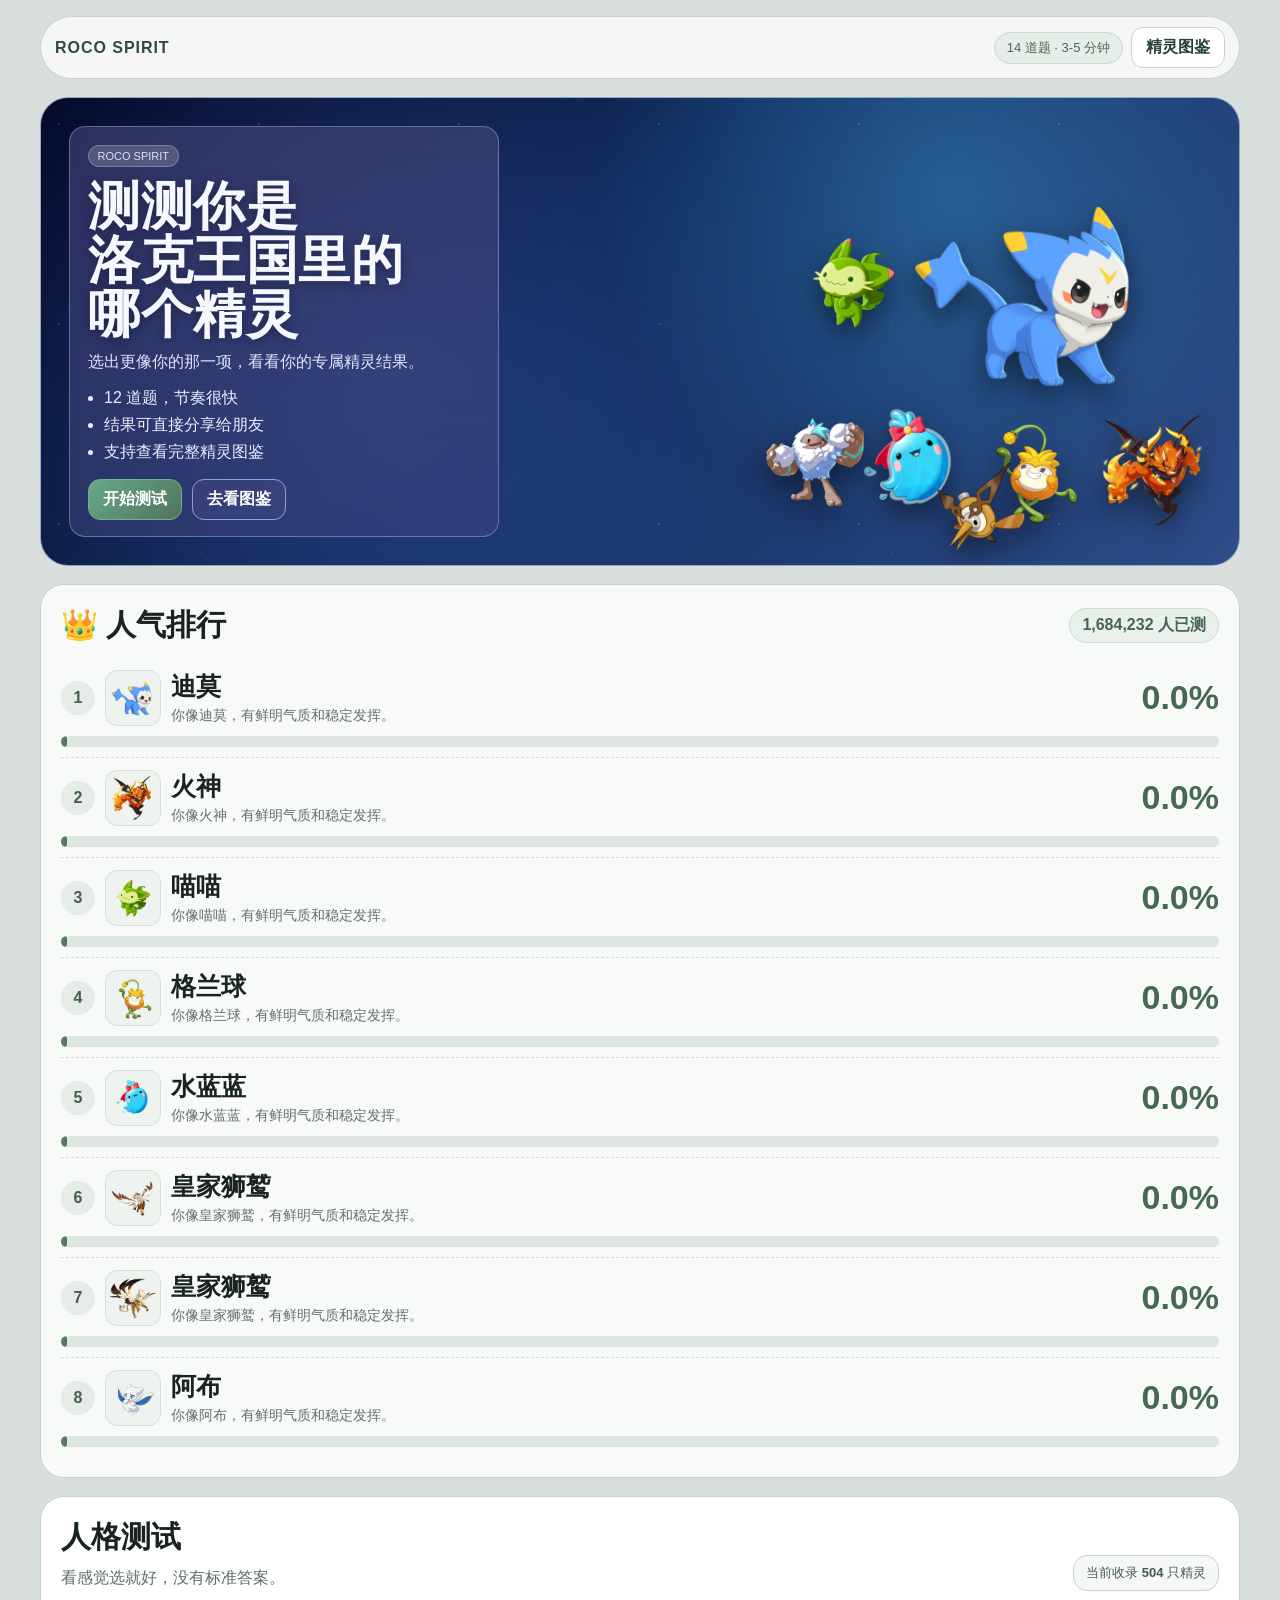
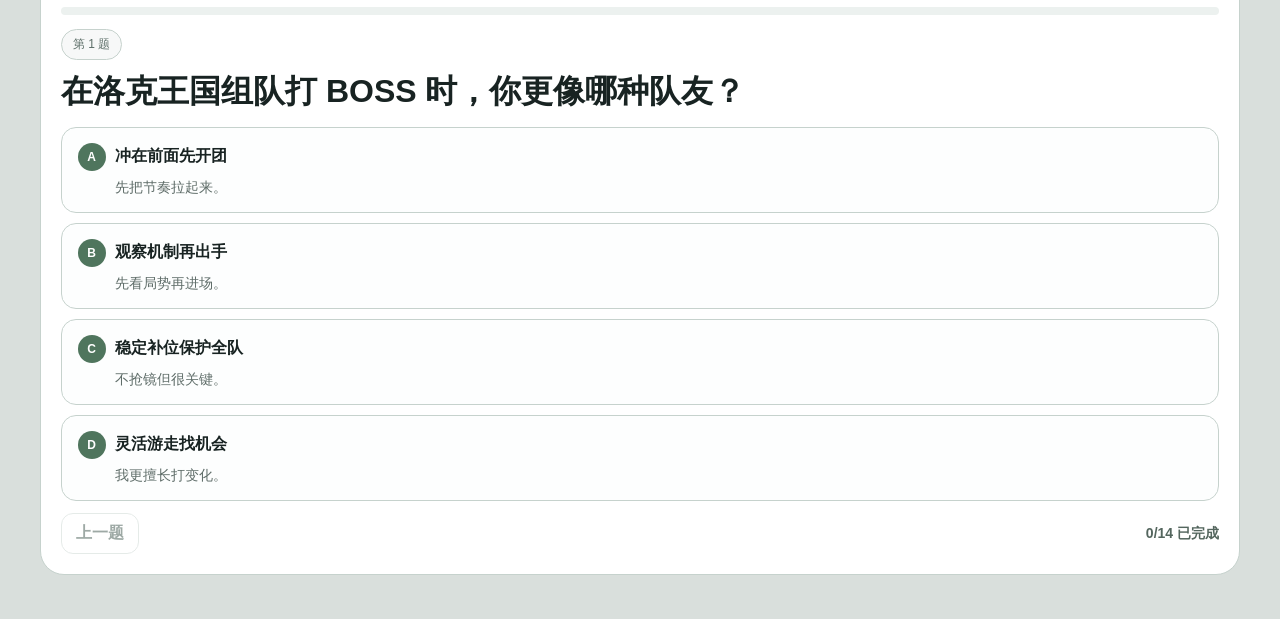
==== index.html @ a631cdec "feat: polish quiz UX, unified share image, ranking backend with Cloudflare worker" ====
<!DOCTYPE html>
<html lang="zh-CN">
<head>
  <meta charset="UTF-8" />
  <meta name="viewport" content="width=device-width, initial-scale=1.0" />
  <title>测测你是洛克王国里的哪个精灵</title>
  <meta name="description" content="测测你是洛克王国里的哪个精灵，12题快速匹配，支持结果分享。" />
  <link rel="icon" type="image/png" href="assets/ui/favicon.png" />
  <link rel="stylesheet" href="assets/css/style.css" />
</head>
<body>
  <main class="page">
    <header class="topbar">
      <a class="brand" href="index.html">ROCO SPIRIT</a>
      <div class="top-actions">
        <span class="pill">14 道题 · 3-5 分钟</span>
        <a class="link-btn" href="dex.html">精灵图鉴</a>
      </div>
    </header>

    <section class="hero-scene">
      <div class="star-layer"></div>
      <section class="hero-copy-card">
        <span class="hero-mini">ROCO SPIRIT</span>
        <h1>测测你是<br/>洛克王国里的<br/>哪个精灵</h1>
        <p>选出更像你的那一项，看看你的专属精灵结果。</p>
        <ul>
          <li>12 道题，节奏很快</li>
          <li>结果可直接分享给朋友</li>
          <li>支持查看完整精灵图鉴</li>
        </ul>
        <div class="hero-buttons">
          <button class="btn primary" id="startQuizBtn">开始测试</button>
          <a class="btn ghost" href="dex.html" id="openGalleryBtn">去看图鉴</a>
        </div>
      </section>

      <div class="hero-sprites" aria-hidden="true">
        <img class="sprite s1" src="assets/spirits_full/spirit_3167.png" alt="" />
        <img class="sprite s2" src="assets/spirits_full/spirit_3168.png" alt="" />
        <img class="sprite s3" src="assets/spirits_full/spirit_3174.png" alt="" />
        <img class="sprite s4" src="assets/spirits_full/spirit_3441.png" alt="" />
        <img class="sprite s5" src="assets/spirits_full/spirit_3173.png" alt="" />
        <img class="sprite s6" src="assets/spirits_full/spirit_3318.png" alt="" />
        <img class="sprite s7" src="assets/spirits_full/spirit_3411.png" alt="" />
      </div>
    </section>

    <section class="panel rank-panel">
      <div class="rank-head">
        <h2>👑 人气排行</h2>
        <span class="rank-total" id="totalTestCount">1,684,232 人已测</span>
      </div>
      <div id="rankMount"></div>
    </section>

    <section class="panel quiz-panel" id="quizSection">
      <div class="quiz-head">
        <div>
          <h2>人格测试</h2>
          <p class="panel-sub">看感觉选就好，没有标准答案。</p>
        </div>
        <div class="count-card">当前收录 <strong id="libraryCount">--</strong> 只精灵</div>
      </div>

      <div class="progress"><span id="progressBar"></span></div>
      <div id="quizMount"></div>

      <div class="result" id="resultWrap">
        <div class="result-art" id="resultArt"></div>
        <div class="result-copy">
          <div class="result-topline">
            <div class="result-code" id="resultCode">RESULT</div>
            <div class="result-series" id="resultSeries">主流系列</div>
          </div>
          <h3 id="resultName">——</h3>
          <p class="desc" id="resultPitch"></p>
          <div class="type-row" id="resultTypes"></div>
          <div class="tag-row" id="resultTags"></div>
          <div class="meta-row">
            <span id="resultConfidence">匹配度：--</span>
          </div>
          <div class="info-list" id="resultInfo"></div>
          <p class="desc" id="resultSummary"></p>
          <div class="stat-grid" id="resultStats"></div>
          <div class="suggest" id="similarMount"></div>
          <div class="row-actions">
            <button class="btn primary" id="restartBtn">再测一次</button>
            <button class="btn" id="shareResultBtn">分享结果</button>
            <button class="btn ghost" id="openWikiBtn">查看图鉴页</button>
          </div>
        </div>
      </div>
    </section>
  </main>

  <script src="assets/data/spirits.inline.js"></script>
  <script src="assets/js/ranking-config.js"></script>
  <script src="assets/js/app.js"></script>
</body>
</html>
---- assets/css/style.css ----
:root {
  --bg: #d9dfdc;
  --ink: #182322;
  --muted: #5f6d69;
  --line: #c6d2cd;
  --card: #ffffff;
  --green: #4f755d;
  --green-soft: #e5ede8;
  --night-1: #060b2d;
  --night-2: #102a5b;
  --night-3: #2e4d89;
  --violet-card: rgba(92, 94, 148, 0.38);
}

* { box-sizing: border-box; }
html { scroll-behavior: smooth; }
body {
  margin: 0;
  background: var(--bg);
  color: var(--ink);
  font-family: "PingFang SC", "Noto Sans SC", "Microsoft YaHei", sans-serif;
}

a { color: inherit; text-decoration: none; }
img { display: block; max-width: 100%; }
button, input, select { font: inherit; }

.page {
  width: min(1200px, calc(100% - 28px));
  margin: 16px auto 44px;
  display: grid;
  gap: 18px;
}

.topbar {
  display: flex;
  justify-content: space-between;
  align-items: center;
  gap: 12px;
  padding: 10px 14px;
  border: 1px solid var(--line);
  border-radius: 999px;
  background: rgba(255, 255, 255, 0.72);
  backdrop-filter: blur(6px);
}

.brand {
  font-weight: 800;
  letter-spacing: 0.06em;
  color: #314a3f;
}

.top-actions {
  display: flex;
  align-items: center;
  gap: 8px;
}

.pill {
  display: inline-flex;
  align-items: center;
  border: 1px solid #c9d8d0;
  background: var(--green-soft);
  color: #486756;
  border-radius: 999px;
  padding: 6px 12px;
  font-size: 13px;
}

.hero-scene {
  position: relative;
  min-height: 420px;
  border-radius: 28px;
  border: 1px solid rgba(173, 187, 204, 0.85);
  overflow: hidden;
  background:
    radial-gradient(circle at 76% 20%, rgba(56, 145, 198, 0.45), transparent 36%),
    radial-gradient(circle at 28% 64%, rgba(74, 98, 188, 0.34), transparent 44%),
    linear-gradient(130deg, var(--night-1), var(--night-2) 45%, var(--night-3));
}

.star-layer,
.star-layer::before,
.star-layer::after {
  content: "";
  position: absolute;
  inset: 0;
  background-image:
    radial-gradient(2px 2px at 18px 26px, rgba(255,255,255,.8), transparent 50%),
    radial-gradient(1.5px 1.5px at 74px 114px, rgba(255,255,255,.6), transparent 50%),
    radial-gradient(1px 1px at 135px 60px, rgba(255,255,255,.55), transparent 48%);
  background-size: 200px 200px;
  pointer-events: none;
  opacity: .55;
}

.star-layer::before { transform: scale(1.15); opacity: .35; }
.star-layer::after { transform: scale(1.32); opacity: .25; }

.hero-copy-card {
  position: relative;
  z-index: 2;
  margin: 28px;
  width: min(430px, calc(100% - 56px));
  padding: 18px 18px 16px;
  border-radius: 16px;
  border: 1px solid rgba(209, 219, 255, 0.35);
  background: linear-gradient(180deg, rgba(73, 74, 126, 0.58), rgba(63, 70, 129, 0.52));
  backdrop-filter: blur(5px);
  color: #f6f8ff;
}

.hero-mini {
  display: inline-block;
  font-size: 11px;
  color: #dae2ff;
  background: rgba(255, 255, 255, 0.18);
  border: 1px solid rgba(255, 255, 255, 0.22);
  border-radius: 999px;
  padding: 4px 9px;
}

.hero-copy-card h1 {
  margin: 12px 0 8px;
  font-size: clamp(34px, 5vw, 52px);
  line-height: 1.04;
  letter-spacing: .01em;
  text-shadow: 0 3px 12px rgba(0,0,0,.35);
}

.hero-copy-card p {
  margin: 0;
  color: #e1e7ff;
  line-height: 1.65;
}

.hero-copy-card ul {
  margin: 12px 0 0;
  padding-left: 16px;
  display: grid;
  gap: 6px;
  color: #eaf0ff;
}

.hero-buttons {
  margin-top: 16px;
  display: flex;
  gap: 10px;
  flex-wrap: wrap;
}

.hero-buttons .btn,
.hero-buttons .link-btn {
  border-color: rgba(232, 241, 255, 0.55);
  color: #ffffff;
  background: rgba(255, 255, 255, 0.12);
  backdrop-filter: blur(2px);
}

.hero-buttons .btn.primary {
  background: linear-gradient(135deg, #68a88a, #4f755d);
  border-color: #6db290;
  color: #fff;
}

.hero-sprites {
  position: absolute;
  inset: 0;
  pointer-events: none;
}

.sprite {
  position: absolute;
  filter: drop-shadow(0 12px 14px rgba(0,0,0,.45));
  animation: floatY 4.2s ease-in-out infinite;
}

.s1 { width: 250px; right: 84px; top: 70px; }
.s2 { width: 112px; right: 330px; top: 128px; }
.s3 { width: 124px; right: 268px; bottom: 44px; }
.s4 { width: 116px; right: 150px; bottom: 36px; }
.s5 { width: 116px; right: 26px; bottom: 36px; }
.s6 { width: 106px; right: 370px; bottom: 52px; }
.s7 { width: 102px; right: 210px; bottom: 8px; }
.s2 { animation-delay: .5s; }
.s3 { animation-delay: .8s; }
.s4 { animation-delay: 1.1s; }
.s5 { animation-delay: 1.4s; }
.s6 { animation-delay: 1.7s; }
.s7 { animation-delay: 2s; }

@keyframes floatY {
  0% { transform: translateY(0); }
  50% { transform: translateY(-8px); }
  100% { transform: translateY(0); }
}

.panel {
  background: var(--card);
  border: 1px solid var(--line);
  border-radius: 24px;
  padding: 20px;
}

.rank-panel {
  background: #f8faf8;
}

.rank-head {
  display: flex;
  justify-content: space-between;
  align-items: center;
  gap: 10px;
  margin-bottom: 12px;
}

.rank-head h2 {
  margin: 0;
}

.rank-total {
  border: 1px solid #cbdbd1;
  border-radius: 999px;
  background: #e9f0eb;
  color: #456656;
  padding: 6px 12px;
  font-weight: 700;
}

.rank-item {
  display: grid;
  grid-template-columns: 1fr auto;
  gap: 10px;
  align-items: center;
  padding: 12px 0 10px;
}

.rank-item + .rank-item {
  border-top: 1px dashed #d5dfda;
}

.rank-left {
  display: grid;
  grid-template-columns: 34px 56px 1fr;
  gap: 10px;
  align-items: center;
}

.rank-no {
  width: 34px;
  height: 34px;
  border-radius: 50%;
  background: #e5ece7;
  color: #425f50;
  display: grid;
  place-items: center;
  font-weight: 800;
}

.rank-avatar {
  width: 56px;
  height: 56px;
  object-fit: contain;
  border-radius: 12px;
  background: #eef3f0;
  border: 1px solid #d6e0da;
  padding: 4px;
}

.rank-left h4 {
  margin: 0;
  font-size: 25px;
}

.rank-left p {
  margin: 4px 0 0;
  color: #61706b;
  font-size: 14px;
}

.rank-right {
  color: #446957;
  font-size: 34px;
  font-weight: 800;
  min-width: 82px;
  text-align: right;
}

.rank-bar {
  grid-column: 1 / -1;
  height: 11px;
  border-radius: 999px;
  background: #dde6e1;
  overflow: hidden;
}

.rank-bar span {
  display: block;
  height: 100%;
  border-radius: inherit;
  background: linear-gradient(90deg, #5b8169, #4d735c);
}

.row-actions .btn {
  min-width: 124px;
}

.quiz-head {
  display: flex;
  justify-content: space-between;
  gap: 12px;
  align-items: end;
}

.count-card {
  border: 1px solid var(--line);
  border-radius: 14px;
  background: #f6f8f7;
  color: #445a52;
  padding: 8px 12px;
  font-size: 13px;
}

.panel h2 {
  margin: 0;
  font-size: 30px;
}

.panel-sub {
  margin: 6px 0 0;
  color: var(--muted);
  line-height: 1.7;
}

.progress {
  height: 8px;
  background: #ecf1ef;
  border-radius: 999px;
  overflow: hidden;
  margin: 16px 0 14px;
}

.progress > span {
  display: block;
  width: 0;
  height: 100%;
  background: linear-gradient(90deg, #4d735c, #355746);
  transition: width .22s ease;
}

.q-badge {
  display: inline-flex;
  align-items: center;
  border-radius: 999px;
  border: 1px solid var(--line);
  padding: 6px 11px;
  font-size: 12px;
  color: #5d6f69;
  background: #f7f8f8;
}

.question-title {
  margin: 10px 0 14px;
  font-size: clamp(23px, 3vw, 32px);
  line-height: 1.35;
}

.option-list { display: grid; gap: 10px; }

.option {
  border: 1px solid var(--line);
  border-radius: 15px;
  padding: 15px 16px;
  cursor: pointer;
  background: #fdfefe;
  transition: transform .16s ease, box-shadow .16s ease, border-color .16s ease;
}

.option:hover {
  border-color: #9ab8a8;
  transform: translateY(-1px);
  box-shadow: 0 8px 18px rgba(80, 105, 92, .1);
}

.option.is-selected {
  border-color: #5d856f;
  box-shadow: 0 0 0 2px rgba(93, 133, 111, .15);
  background: #f3f8f5;
}

.option strong { display: flex; align-items: center; gap: 9px; }
.option p { margin: 8px 0 0 37px; color: var(--muted); font-size: 14px; }

.label-dot {
  width: 28px;
  height: 28px;
  border-radius: 50%;
  display: inline-grid;
  place-items: center;
  background: var(--green);
  color: #fff;
  font-size: 12px;
}

.question-foot {
  margin-top: 12px;
  display: flex;
  justify-content: space-between;
  align-items: center;
  gap: 8px;
}

.q-progress-text {
  color: #54665e;
  font-size: 14px;
  font-weight: 600;
}

.btn.is-disabled {
  opacity: .45;
  cursor: not-allowed;
}

.question-anim .option {
  animation: fadeSlide .28s ease both;
}

.question-anim .option:nth-child(2) { animation-delay: .03s; }
.question-anim .option:nth-child(3) { animation-delay: .06s; }
.question-anim .option:nth-child(4) { animation-delay: .09s; }

@keyframes fadeSlide {
  from { opacity: 0; transform: translateY(4px); }
  to { opacity: 1; transform: translateY(0); }
}

.btn,
.link-btn {
  display: inline-flex;
  align-items: center;
  justify-content: center;
  min-height: 41px;
  padding: 0 14px;
  border-radius: 12px;
  border: 1px solid var(--line);
  background: #fff;
  color: #284238;
  cursor: pointer;
  font-weight: 600;
}

.btn.primary,
.link-btn.primary {
  background: var(--green);
  border-color: var(--green);
  color: #fff;
}

.btn.ghost { background: transparent; }

.result {
  margin-top: 16px;
  display: none;
  grid-template-columns: .72fr 1.28fr;
  gap: 12px;
}

.result.show { display: grid; }

.result-art {
  border: 1px solid var(--line);
  border-radius: 16px;
  min-height: 330px;
  padding: 14px;
  background: #eef3f0;
  display: flex;
  align-items: center;
  justify-content: center;
}

.result-art img { width: 100%; height: 100%; object-fit: contain; }

.result-copy {
  border: 1px solid var(--line);
  border-radius: 16px;
  background: #fff;
  padding: 14px;
}

.result-topline,
.type-row,
.tag-row,
.meta-row,
.filter-row,
.row-actions {
  display: flex;
  flex-wrap: wrap;
  gap: 8px;
}

.result-code,
.result-series,
.type-chip,
.tag,
.chip {
  border: 1px solid var(--line);
  border-radius: 999px;
  padding: 6px 11px;
  font-size: 12px;
  background: #fff;
}

.result-code {
  background: #e8efe9;
  border-color: #c6d7cd;
  color: #365544;
  font-weight: 700;
}

.result-copy h3 { margin: 10px 0 8px; font-size: 34px; }
.desc { margin: 0; color: var(--muted); line-height: 1.72; }

.meta-row span { color: var(--muted); font-size: 13px; }

.info-list { margin-top: 10px; display: grid; gap: 8px; }
.info-item { display: grid; grid-template-columns: 96px 1fr; gap: 10px; }
.info-item span { color: var(--muted); }

.stat-grid {
  margin-top: 12px;
  display: grid;
  grid-template-columns: repeat(2, minmax(0, 1fr));
  gap: 10px;
}

.stat-box {
  border: 1px solid var(--line);
  border-radius: 12px;
  padding: 10px;
}

.stat-box small { color: var(--muted); display: block; margin-bottom: 8px; }

.bar { height: 8px; border-radius: 999px; background: #ecf1ef; overflow: hidden; }
.bar span { display: block; height: 100%; background: linear-gradient(90deg, #4f765f, #3d5f4d); }

.suggest {
  margin-top: 10px;
  border-top: 1px dashed var(--line);
  padding-top: 10px;
  color: var(--muted);
}

.tools-row {
  display: flex;
  flex-wrap: wrap;
  align-items: center;
  gap: 10px;
}

.search-box { flex: 1 1 420px; display: flex; gap: 8px; }

.input,
.select {
  min-height: 41px;
  border: 1px solid var(--line);
  border-radius: 12px;
  background: #fff;
  color: #22302b;
  padding: 0 12px;
}

.input { width: 100%; }

.filter-row { margin: 10px 0 12px; }

.chip { cursor: pointer; color: #425d51; }
.chip.active { background: #e5ede8; border-color: #c7d8ce; }

.db-status { color: var(--muted); margin-bottom: 12px; }

.card-grid {
  display: grid;
  grid-template-columns: repeat(3, minmax(0, 1fr));
  gap: 12px;
}

.spirit-card {
  border: 1px solid var(--line);
  border-radius: 16px;
  overflow: hidden;
  background: #fff;
}

.spirit-media {
  aspect-ratio: 1 / 1;
  background: #edf2ef;
  padding: 12px;
  display: flex;
  align-items: center;
  justify-content: center;
}

.spirit-media img { width: 100%; height: 100%; object-fit: contain; }

.spirit-body {
  padding: 12px;
  display: flex;
  flex-direction: column;
  gap: 8px;
  min-height: 228px;
}

.spirit-body h3 { margin: 0; font-size: 20px; }
.spirit-meta,
.spirit-body p { color: var(--muted); }

.spirit-body p {
  margin: 0;
  line-height: 1.6;
  font-size: 14px;
}

.card-actions { margin-top: auto; display: flex; gap: 8px; flex-wrap: wrap; }

.empty {
  border: 1px dashed var(--line);
  border-radius: 14px;
  color: var(--muted);
  text-align: center;
  padding: 22px;
}

@media (max-width: 1080px) {
  .result { grid-template-columns: 1fr; }
  .card-grid { grid-template-columns: repeat(2, minmax(0, 1fr)); }
  .s1 { width: 220px; right: 58px; top: 78px; }
  .s6 { right: 288px; }
  .s7 { right: 148px; }
}

@media (max-width: 760px) {
  .page { width: min(100% - 16px, 1200px); }
  .topbar { border-radius: 14px; }
  .hero-scene { min-height: 520px; }
  .hero-copy-card { margin: 14px; width: calc(100% - 28px); }
  .hero-copy-card h1 { font-size: 38px; }
  .sprite { transform: scale(.85); transform-origin: center; }
  .s1 { right: 28px; top: 226px; }
  .s2 { right: 210px; top: 252px; }
  .s3 { right: 186px; bottom: 18px; }
  .s4 { right: 88px; bottom: 18px; }
  .s5 { right: 0; bottom: 18px; }
  .s6 { right: 262px; bottom: 28px; }
  .s7 { right: 136px; bottom: -6px; }
  .quiz-head { flex-direction: column; align-items: start; }
  .panel { padding: 15px; border-radius: 16px; }
  .option p { margin-left: 0; }
  .rank-left { grid-template-columns: 30px 46px 1fr; }
  .rank-avatar { width: 46px; height: 46px; }
  .rank-left h4 { font-size: 20px; }
  .rank-right { font-size: 26px; }
  .row-actions {
    display: grid;
    grid-template-columns: repeat(2, minmax(0, 1fr));
    gap: 8px;
  }
  .row-actions .btn {
    width: 100%;
    min-width: 0;
  }
  .info-item { grid-template-columns: 1fr; gap: 4px; }
  .stat-grid,
  .card-grid { grid-template-columns: 1fr; }
}
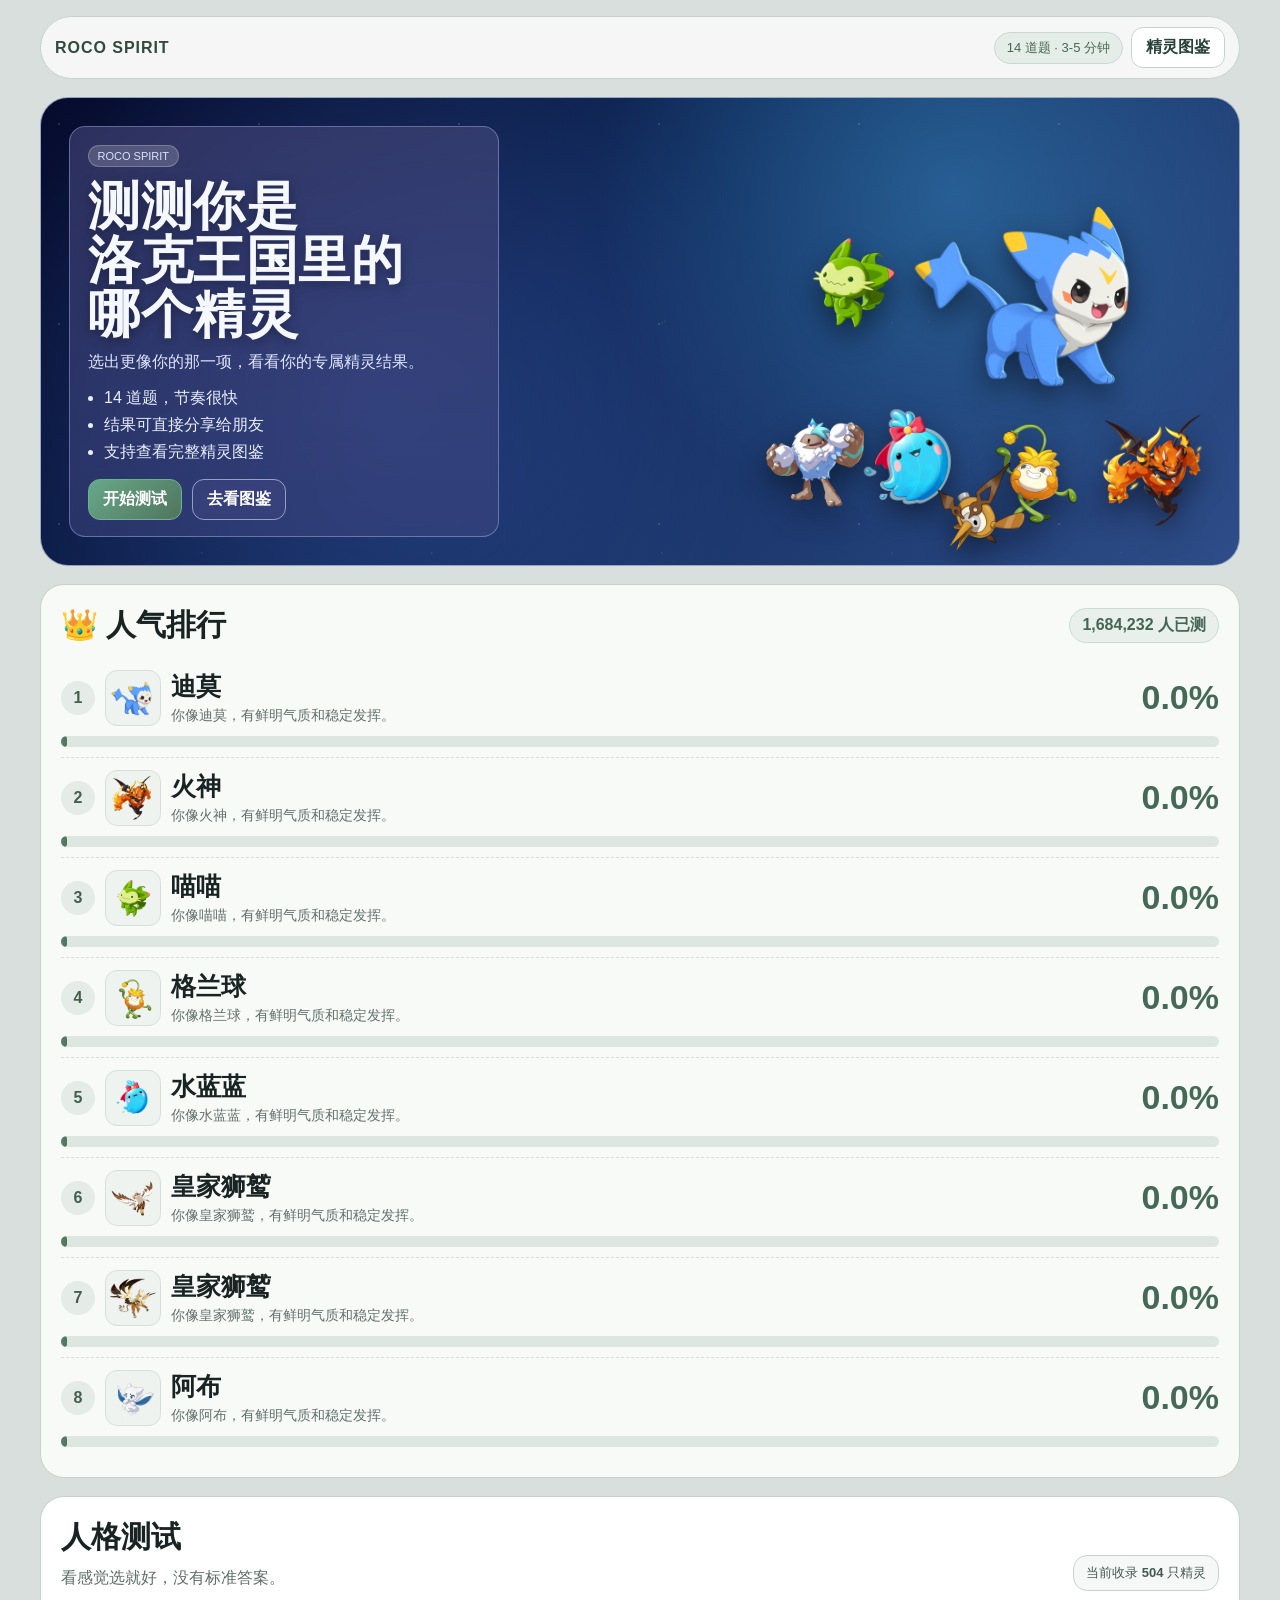
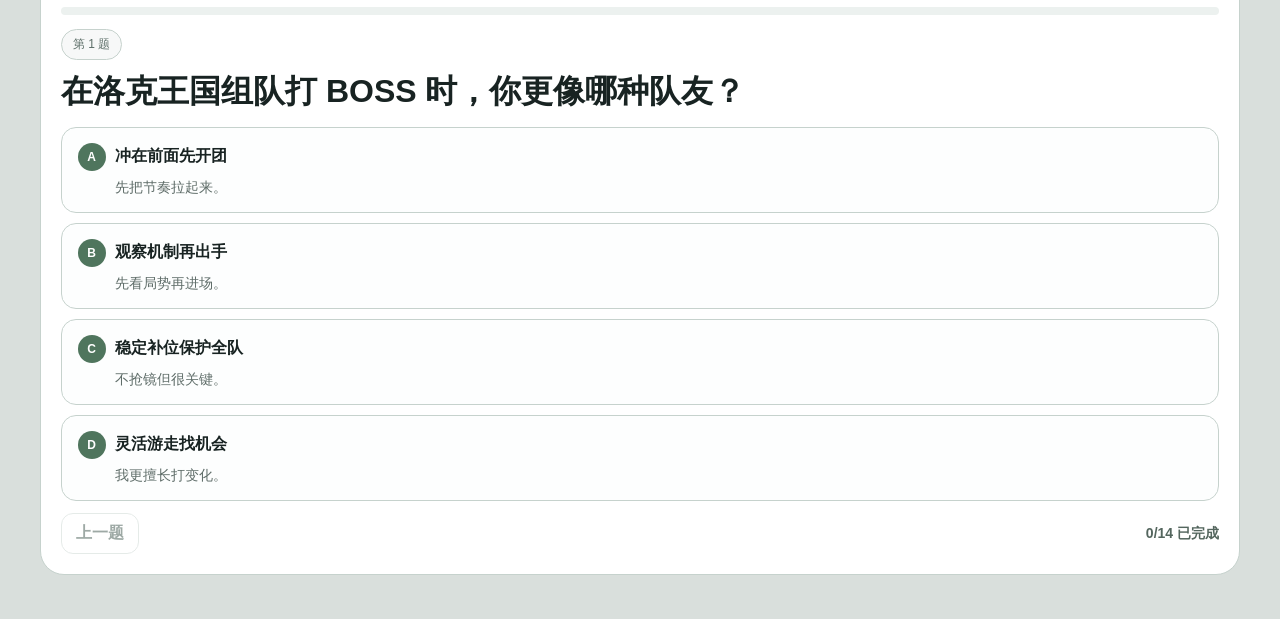
==== commit 2c3e1335: "fix: recover quiz start flow and harden init guards" ====
--- a/index.html
+++ b/index.html
@@ -4,7 +4,7 @@
   <meta charset="UTF-8" />
   <meta name="viewport" content="width=device-width, initial-scale=1.0" />
   <title>测测你是洛克王国里的哪个精灵</title>
-  <meta name="description" content="测测你是洛克王国里的哪个精灵，12题快速匹配，支持结果分享。" />
+  <meta name="description" content="测测你是洛克王国里的哪个精灵，14题快速匹配，支持结果分享。" />
   <link rel="icon" type="image/png" href="assets/ui/favicon.png" />
   <link rel="stylesheet" href="assets/css/style.css" />
 </head>
@@ -25,12 +25,12 @@
         <h1>测测你是<br/>洛克王国里的<br/>哪个精灵</h1>
         <p>选出更像你的那一项，看看你的专属精灵结果。</p>
         <ul>
-          <li>12 道题，节奏很快</li>
+          <li>14 道题，节奏很快</li>
           <li>结果可直接分享给朋友</li>
           <li>支持查看完整精灵图鉴</li>
         </ul>
         <div class="hero-buttons">
-          <button class="btn primary" id="startQuizBtn">开始测试</button>
+          <a class="btn primary" id="startQuizBtn" href="#quizSection">开始测试</a>
           <a class="btn ghost" href="dex.html" id="openGalleryBtn">去看图鉴</a>
         </div>
       </section>
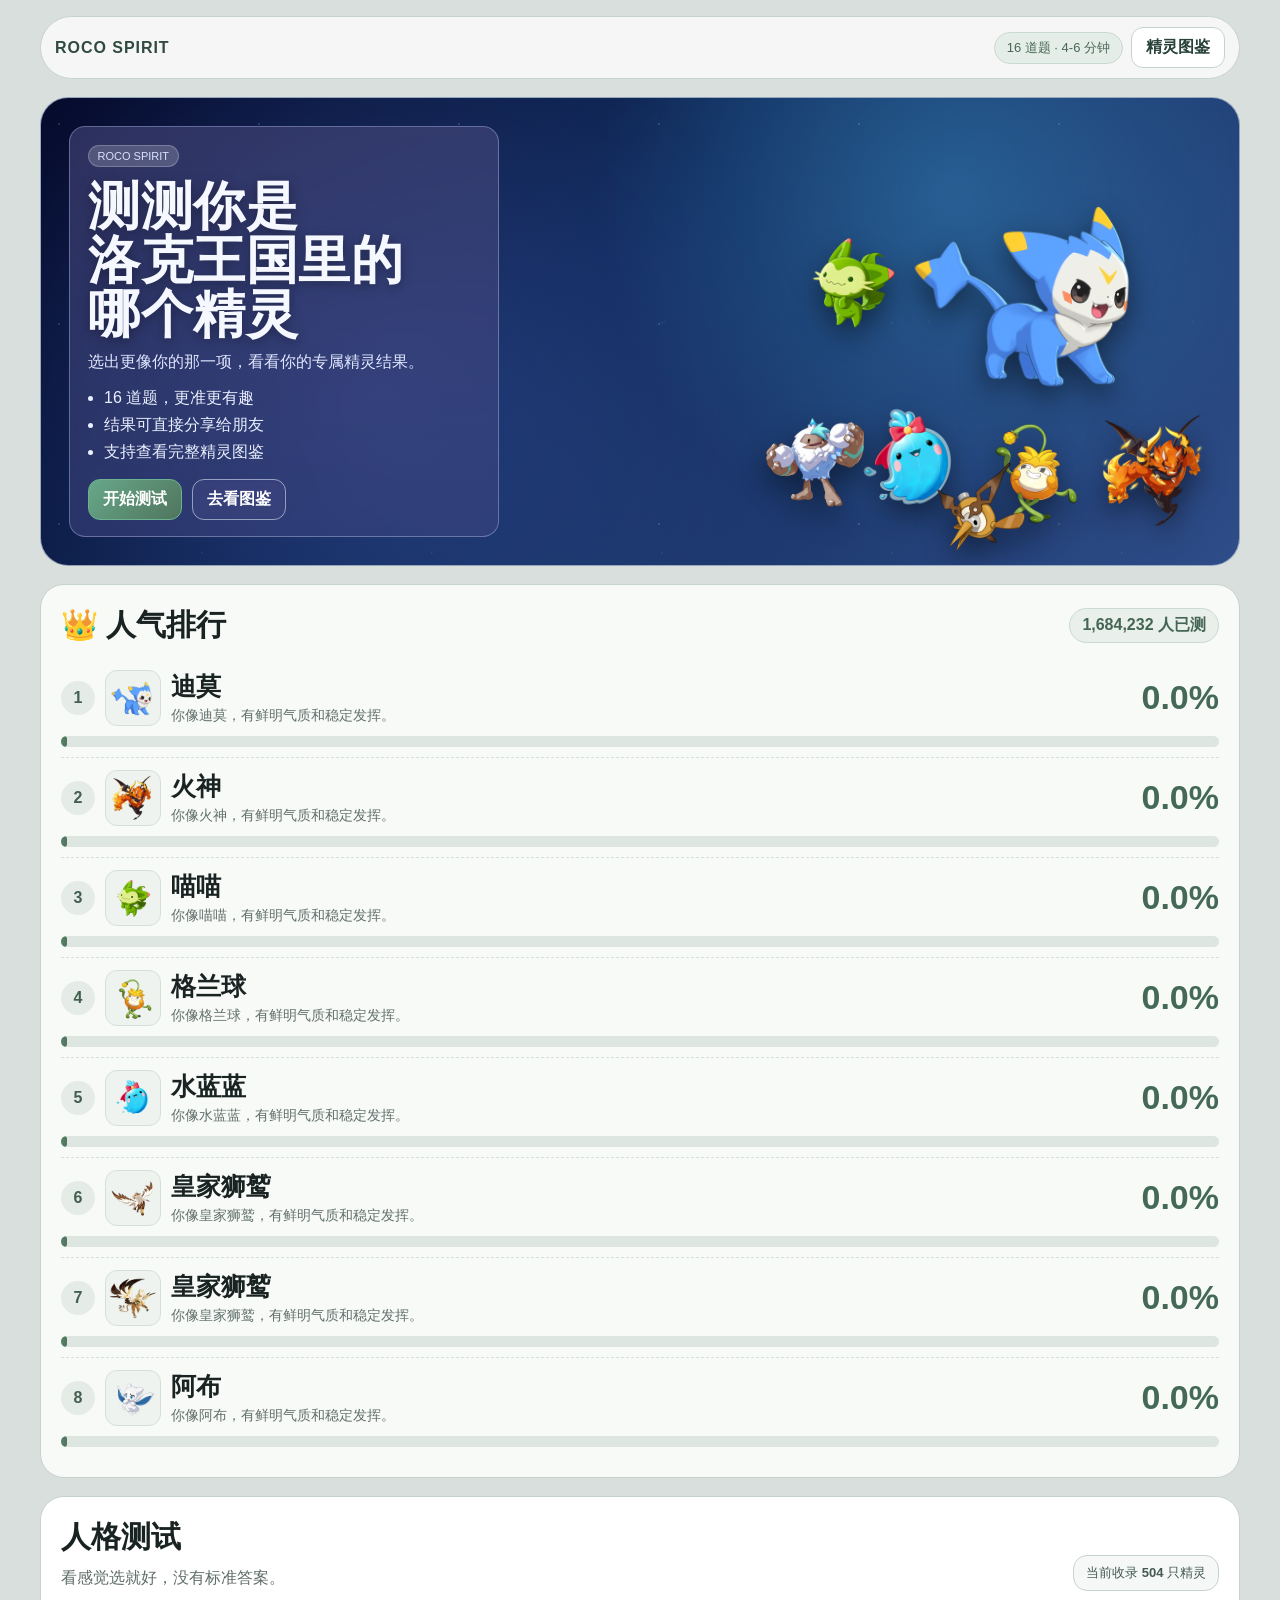
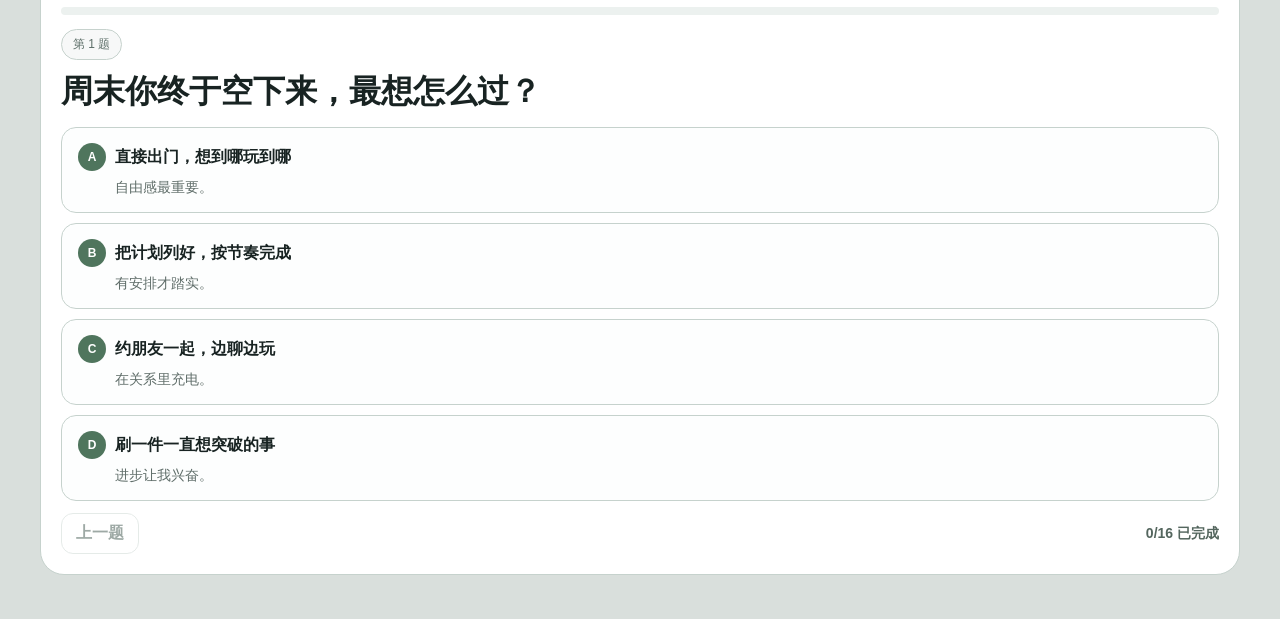
==== commit df3a0886: "feat: redesign 16-question quiz and improve result diversity" ====
--- a/index.html
+++ b/index.html
@@ -4,7 +4,7 @@
   <meta charset="UTF-8" />
   <meta name="viewport" content="width=device-width, initial-scale=1.0" />
   <title>测测你是洛克王国里的哪个精灵</title>
-  <meta name="description" content="测测你是洛克王国里的哪个精灵，14题快速匹配，支持结果分享。" />
+  <meta name="description" content="测测你是洛克王国里的哪个精灵，16题快速匹配，支持结果分享。" />
   <link rel="icon" type="image/png" href="assets/ui/favicon.png" />
   <link rel="stylesheet" href="assets/css/style.css" />
 </head>
@@ -13,7 +13,7 @@
     <header class="topbar">
       <a class="brand" href="index.html">ROCO SPIRIT</a>
       <div class="top-actions">
-        <span class="pill">14 道题 · 3-5 分钟</span>
+        <span class="pill">16 道题 · 4-6 分钟</span>
         <a class="link-btn" href="dex.html">精灵图鉴</a>
       </div>
     </header>
@@ -25,7 +25,7 @@
         <h1>测测你是<br/>洛克王国里的<br/>哪个精灵</h1>
         <p>选出更像你的那一项，看看你的专属精灵结果。</p>
         <ul>
-          <li>14 道题，节奏很快</li>
+          <li>16 道题，更准更有趣</li>
           <li>结果可直接分享给朋友</li>
           <li>支持查看完整精灵图鉴</li>
         </ul>
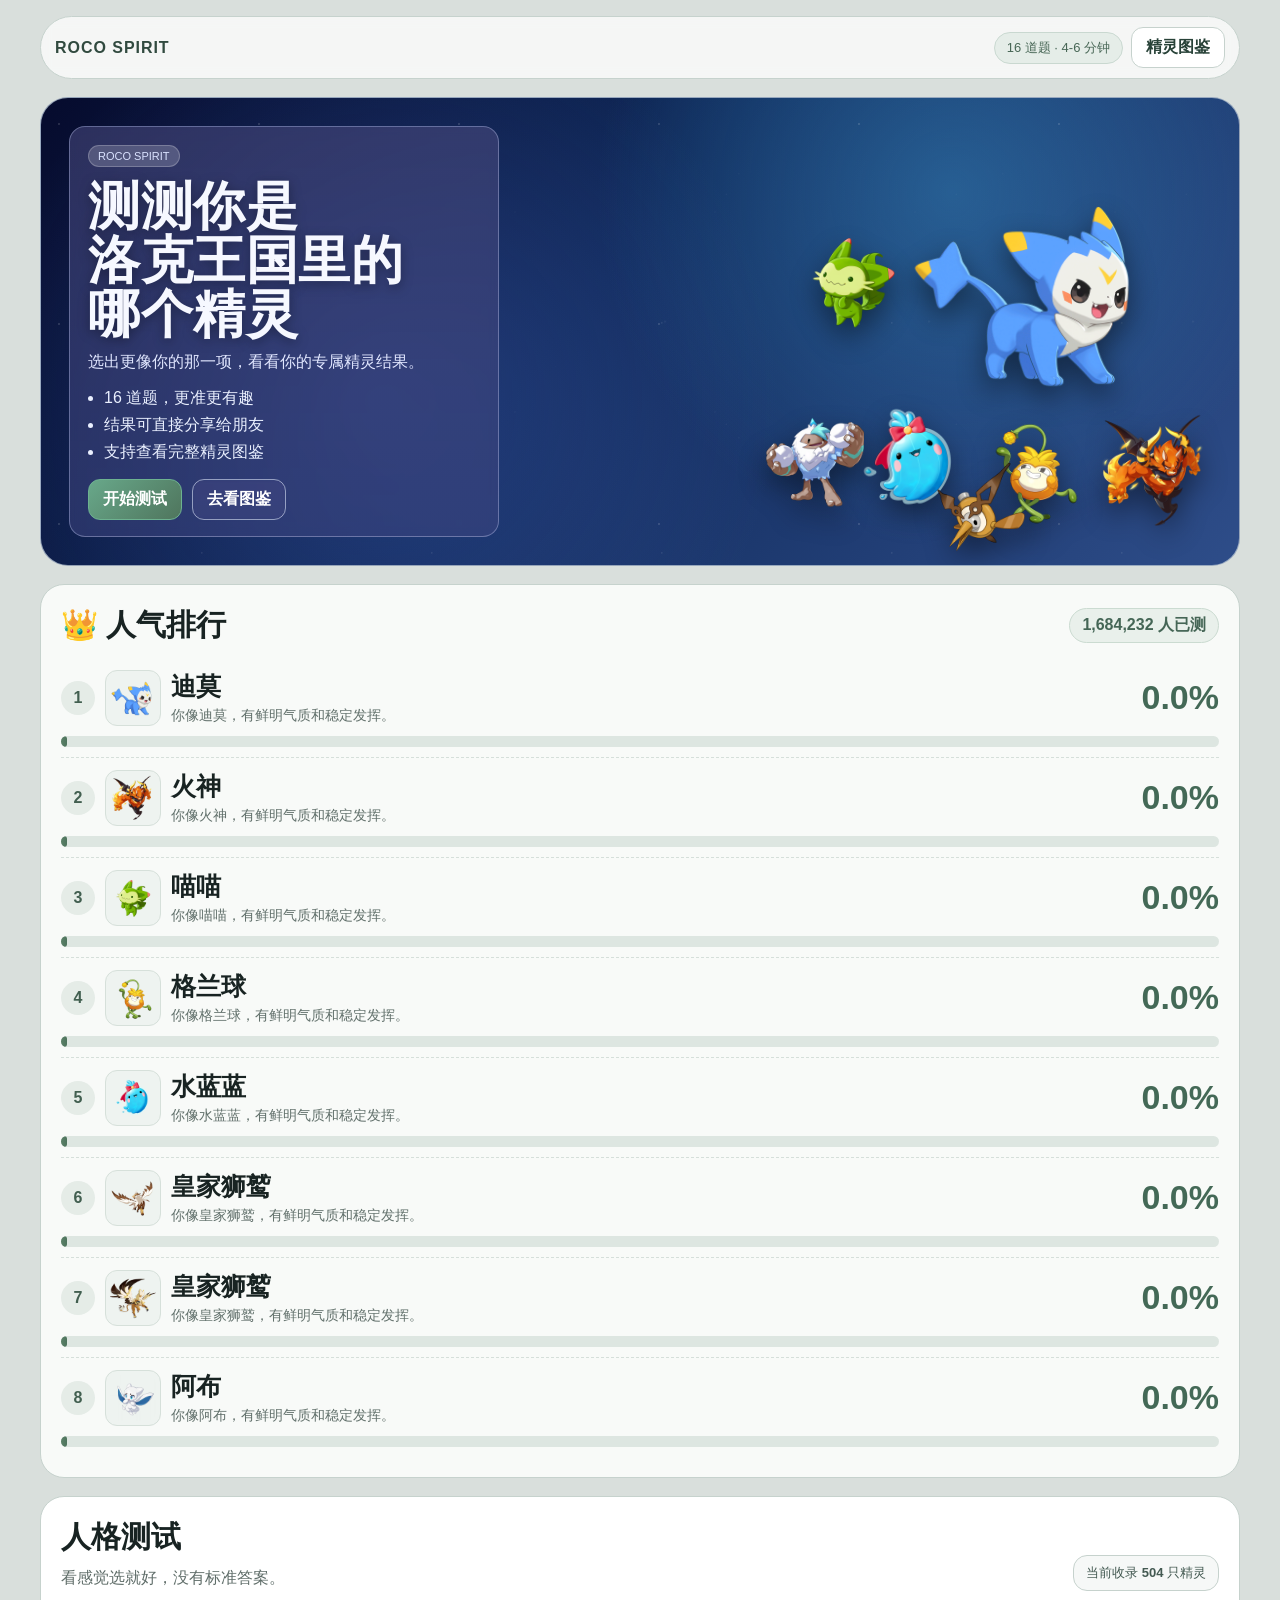
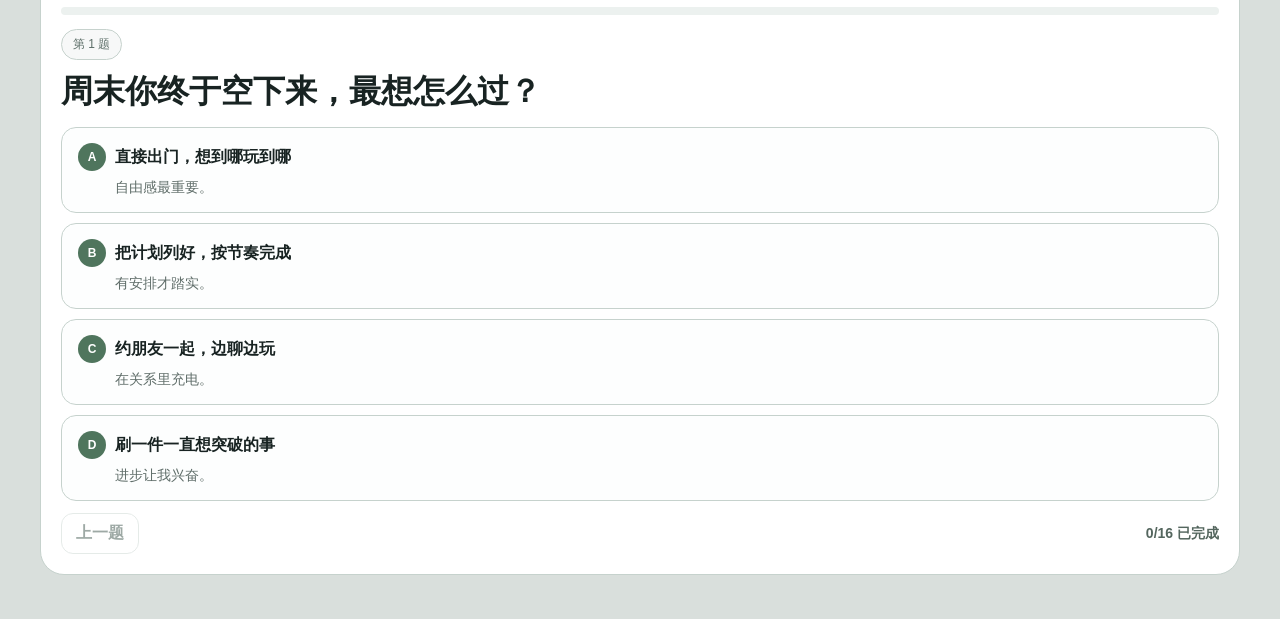
==== commit d1af430e: "perf: fast-start quiz and include repo link in share" ====
--- a/index.html
+++ b/index.html
@@ -94,7 +94,6 @@
     </section>
   </main>
 
-  <script src="assets/data/spirits.inline.js"></script>
   <script src="assets/js/ranking-config.js"></script>
   <script src="assets/js/app.js"></script>
 </body>
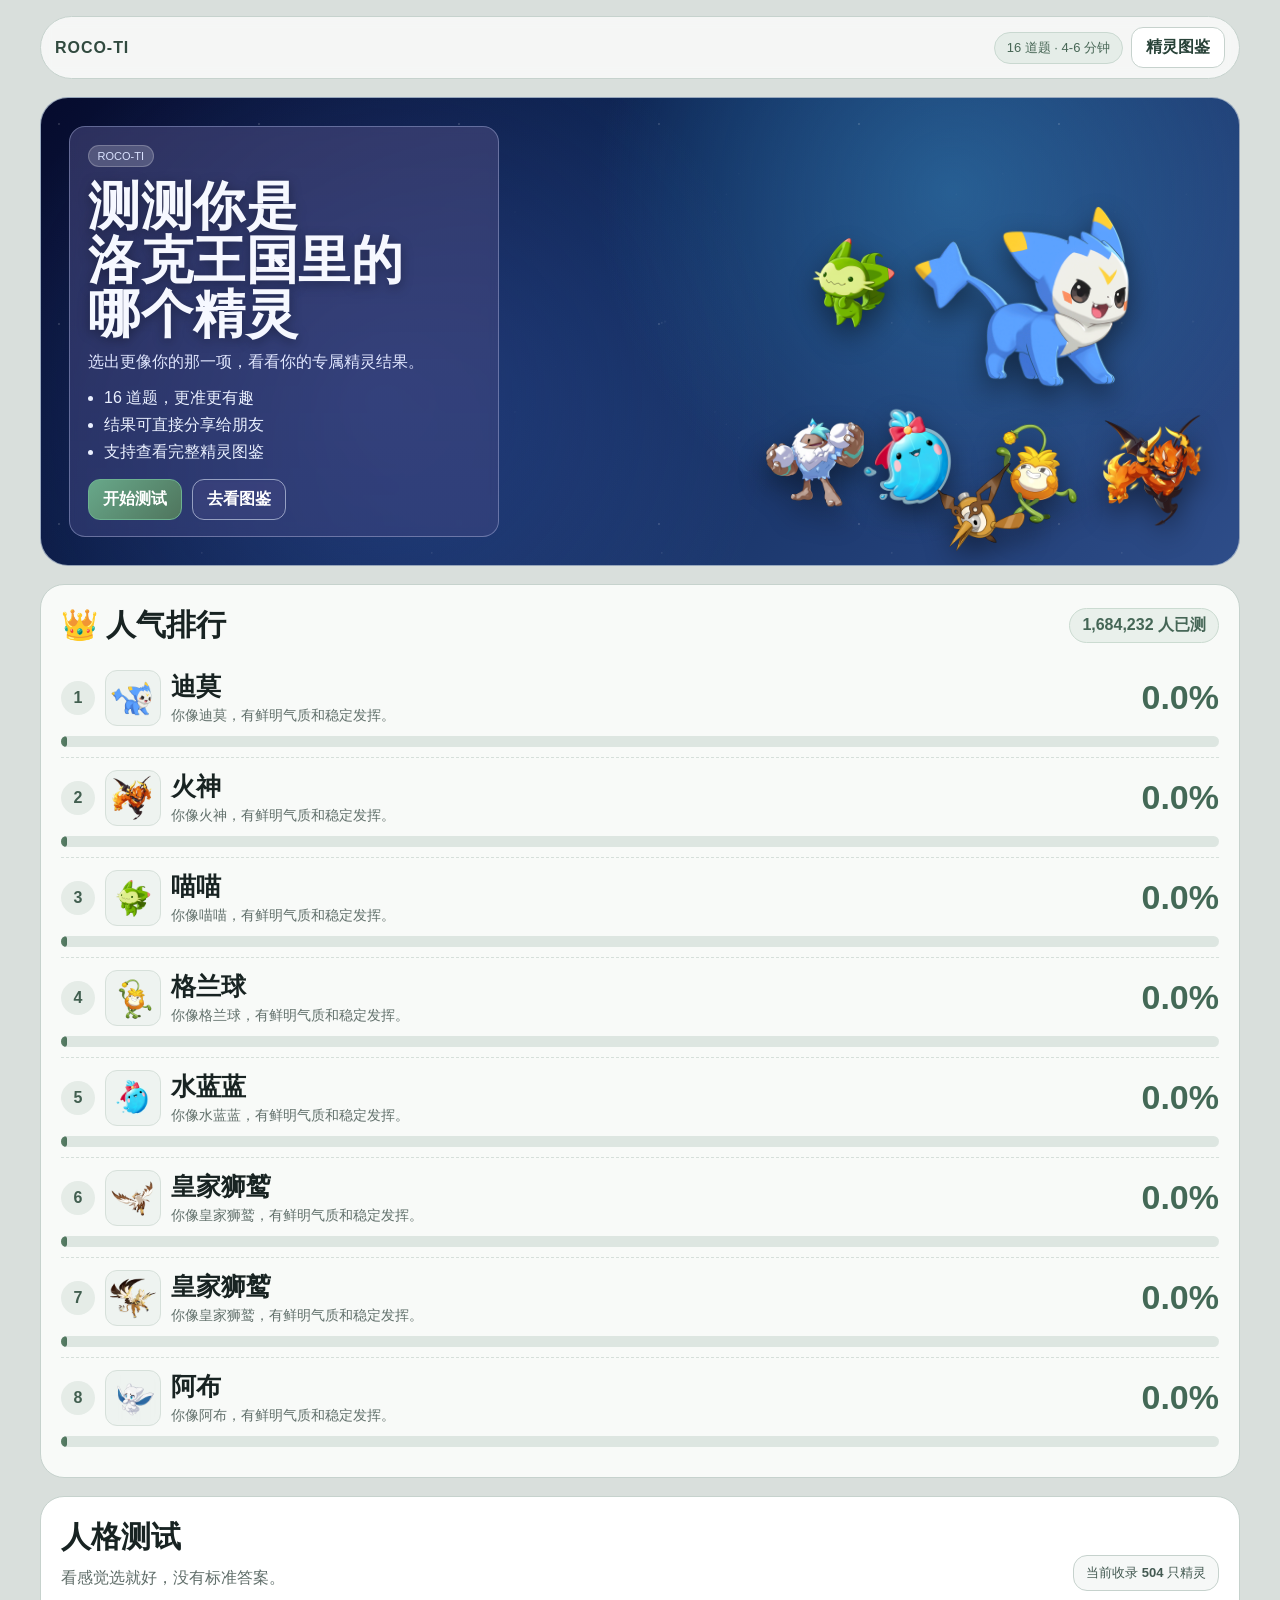
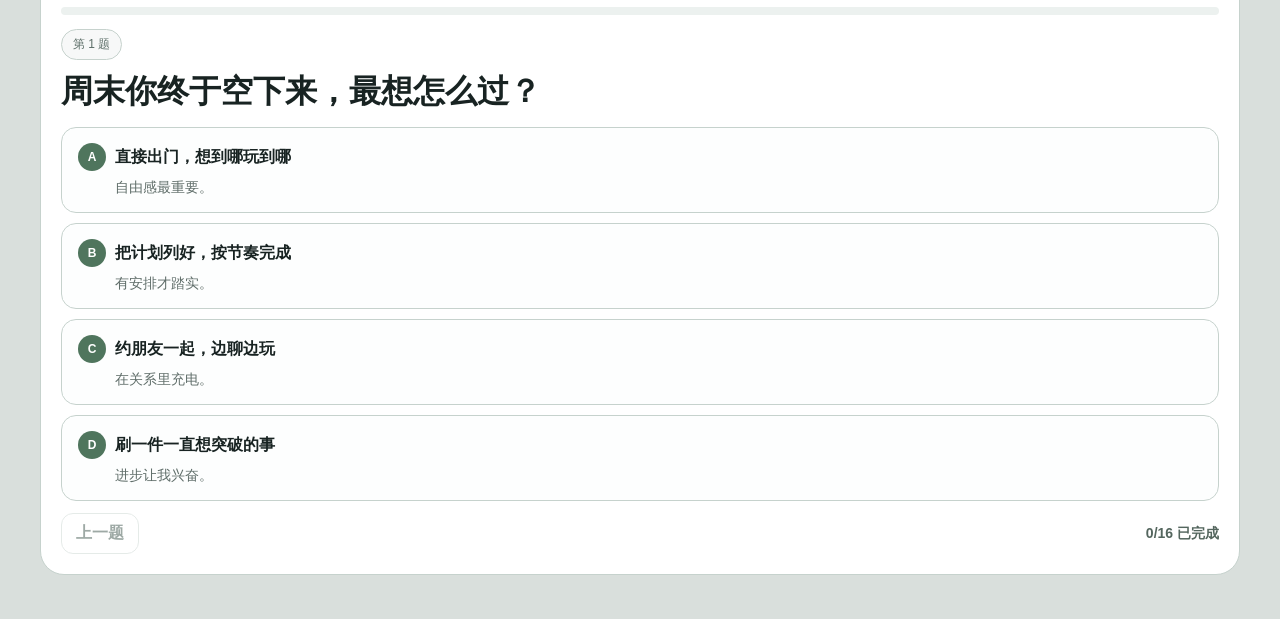
==== commit 2187a63d: "chore: rename frontend brand to ROCO-TI" ====
--- a/index.html
+++ b/index.html
@@ -11,7 +11,7 @@
 <body>
   <main class="page">
     <header class="topbar">
-      <a class="brand" href="index.html">ROCO SPIRIT</a>
+      <a class="brand" href="index.html">ROCO-TI</a>
       <div class="top-actions">
         <span class="pill">16 道题 · 4-6 分钟</span>
         <a class="link-btn" href="dex.html">精灵图鉴</a>
@@ -21,7 +21,7 @@
     <section class="hero-scene">
       <div class="star-layer"></div>
       <section class="hero-copy-card">
-        <span class="hero-mini">ROCO SPIRIT</span>
+        <span class="hero-mini">ROCO-TI</span>
         <h1>测测你是<br/>洛克王国里的<br/>哪个精灵</h1>
         <p>选出更像你的那一项，看看你的专属精灵结果。</p>
         <ul>
